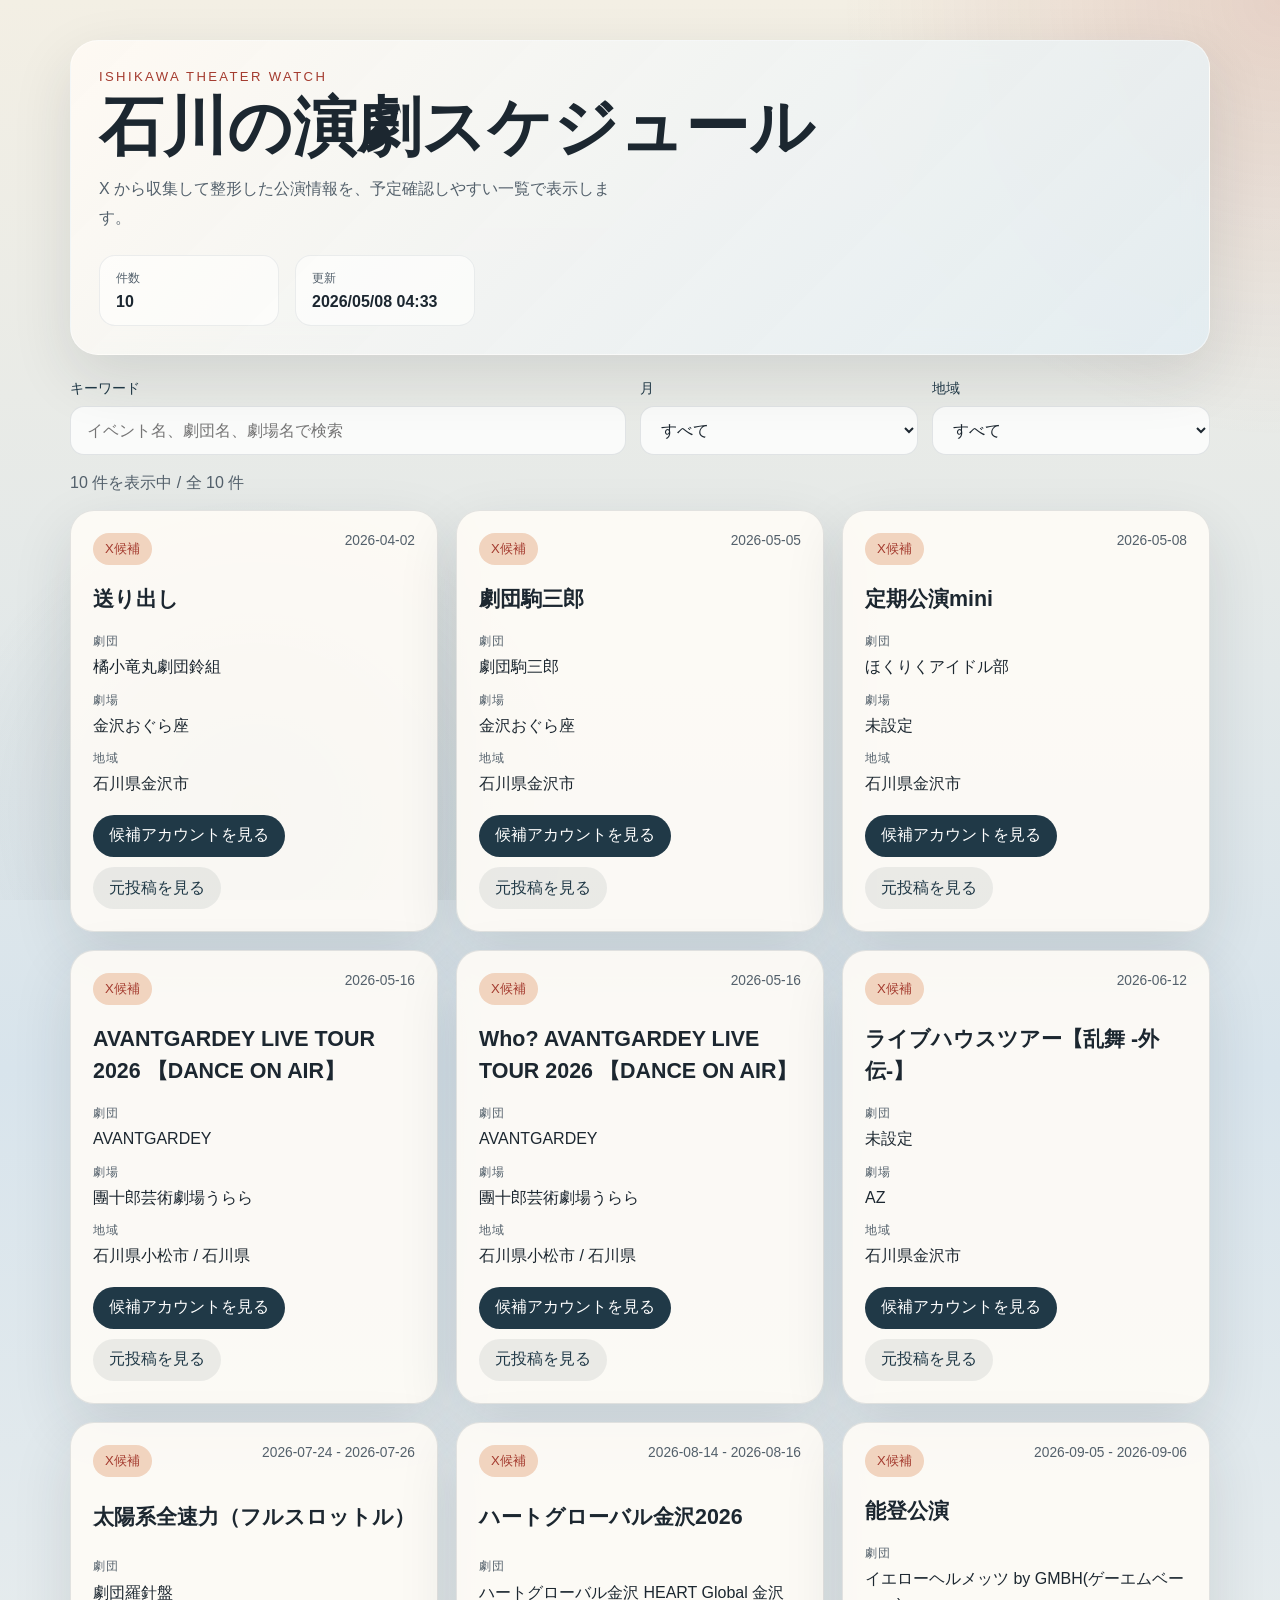
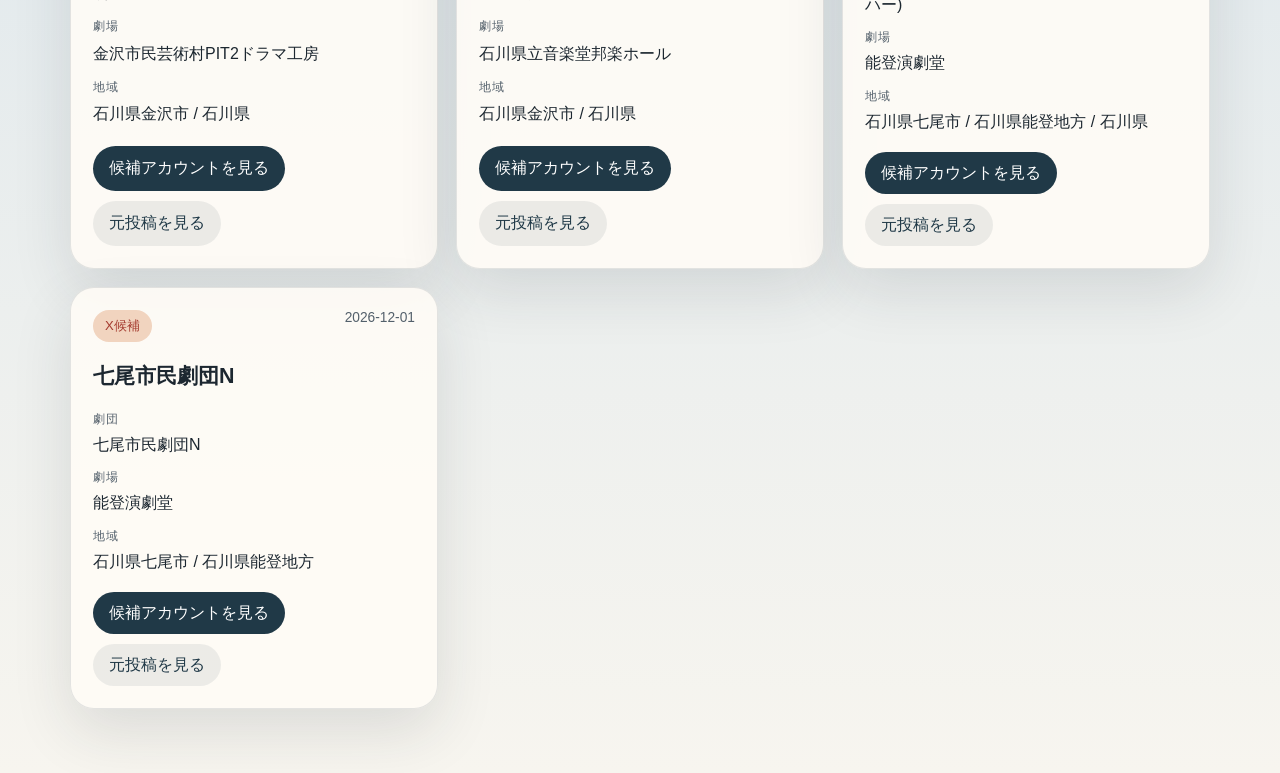
==== docs/index.html @ 65527d18 "Initial commit" ====
<!doctype html>
<html lang="ja">
  <head>
    <meta charset="utf-8" />
    <meta name="viewport" content="width=device-width, initial-scale=1" />
    <title>石川の演劇スケジュール</title>
    <link rel="stylesheet" href="./styles.css" />
  </head>
  <body>
    <div class="page-shell">
      <header class="hero">
        <p class="hero-kicker">Ishikawa Theater Watch</p>
        <h1>石川の演劇スケジュール</h1>
        <p class="hero-copy">
          X から収集して整形した公演情報を、予定確認しやすい一覧で表示します。
        </p>
        <div class="hero-meta">
          <div>
            <span class="meta-label">件数</span>
            <strong id="countValue">-</strong>
          </div>
          <div>
            <span class="meta-label">更新</span>
            <strong id="generatedAt">-</strong>
          </div>
        </div>
      </header>

      <section class="controls" aria-label="絞り込み">
        <label class="control search-control">
          <span>キーワード</span>
          <input id="searchInput" type="search" placeholder="イベント名、劇団名、劇場名で検索" />
        </label>
        <label class="control">
          <span>月</span>
          <select id="monthFilter">
            <option value="">すべて</option>
          </select>
        </label>
        <label class="control">
          <span>地域</span>
          <select id="locationFilter">
            <option value="">すべて</option>
          </select>
        </label>
      </section>

      <section class="status-bar">
        <p id="resultSummary">読み込み中です。</p>
      </section>

      <main>
        <div id="scheduleGrid" class="schedule-grid" aria-live="polite"></div>
      </main>
    </div>

    <template id="cardTemplate">
      <article class="event-card">
        <div class="event-card-header">
          <span class="event-chip"></span>
          <p class="event-date"></p>
        </div>
        <h2 class="event-title"></h2>
        <dl class="event-details">
          <div>
            <dt>劇団</dt>
            <dd class="organization-name"></dd>
          </div>
          <div>
            <dt>劇場</dt>
            <dd class="venue-name"></dd>
          </div>
          <div>
            <dt>地域</dt>
            <dd class="location-name"></dd>
          </div>
        </dl>
        <div class="event-links">
          <a class="primary-link" target="_blank" rel="noreferrer">参照先を開く</a>
          <a class="secondary-link" target="_blank" rel="noreferrer">元投稿を見る</a>
        </div>
      </article>
    </template>

    <script src="./app.js"></script>
  </body>
</html>
---- docs/styles.css ----
:root {
  --page-bg: linear-gradient(180deg, #f3efe4 0%, #d8e4ec 45%, #f7f5ef 100%);
  --card-bg: rgba(255, 252, 246, 0.88);
  --card-border: rgba(34, 57, 74, 0.12);
  --text-main: #1c2730;
  --text-sub: #53606b;
  --accent: #a43b2f;
  --accent-soft: #f1d4bf;
  --deep: #203947;
  --shadow: 0 22px 60px rgba(29, 43, 52, 0.12);
}

* {
  box-sizing: border-box;
}

body {
  margin: 0;
  min-height: 100vh;
  font-family: "BIZ UDPGothic", "Yu Gothic UI", sans-serif;
  color: var(--text-main);
  background: var(--page-bg);
}

body::before {
  content: "";
  position: fixed;
  inset: 0;
  background:
    radial-gradient(circle at top right, rgba(164, 59, 47, 0.16), transparent 28%),
    radial-gradient(circle at left 20% bottom 10%, rgba(32, 57, 71, 0.12), transparent 24%);
  pointer-events: none;
}

.page-shell {
  position: relative;
  max-width: 1180px;
  margin: 0 auto;
  padding: 40px 20px 64px;
}

.hero {
  padding: 28px;
  border: 1px solid rgba(255, 255, 255, 0.45);
  border-radius: 28px;
  background: linear-gradient(135deg, rgba(255, 250, 244, 0.92), rgba(226, 237, 242, 0.88));
  box-shadow: var(--shadow);
  backdrop-filter: blur(12px);
}

.hero-kicker {
  margin: 0 0 10px;
  font-size: 0.82rem;
  letter-spacing: 0.18em;
  text-transform: uppercase;
  color: var(--accent);
}

.hero h1 {
  margin: 0;
  font-family: "Yu Mincho", "Hiragino Mincho ProN", serif;
  font-size: clamp(2.1rem, 5vw, 4rem);
  line-height: 1.05;
}

.hero-copy {
  max-width: 58ch;
  margin: 14px 0 0;
  color: var(--text-sub);
  line-height: 1.8;
}

.hero-meta {
  display: flex;
  gap: 16px;
  flex-wrap: wrap;
  margin-top: 22px;
}

.hero-meta div {
  min-width: 180px;
  padding: 14px 16px;
  border-radius: 16px;
  background: rgba(255, 255, 255, 0.56);
  border: 1px solid rgba(34, 57, 74, 0.08);
}

.meta-label {
  display: block;
  margin-bottom: 6px;
  font-size: 0.78rem;
  color: var(--text-sub);
}

.controls {
  display: grid;
  grid-template-columns: 2fr 1fr 1fr;
  gap: 14px;
  margin-top: 24px;
}

.control {
  display: grid;
  gap: 8px;
}

.control span {
  font-size: 0.88rem;
  color: var(--deep);
}

.control input,
.control select {
  width: 100%;
  padding: 14px 16px;
  border: 1px solid var(--card-border);
  border-radius: 14px;
  font: inherit;
  color: var(--text-main);
  background: rgba(255, 255, 255, 0.78);
}

.status-bar {
  margin: 18px 0 10px;
  color: var(--text-sub);
}

.schedule-grid {
  display: grid;
  grid-template-columns: repeat(auto-fit, minmax(280px, 1fr));
  gap: 18px;
}

.event-card {
  display: grid;
  gap: 18px;
  padding: 22px;
  border-radius: 24px;
  border: 1px solid var(--card-border);
  background: var(--card-bg);
  box-shadow: var(--shadow);
  opacity: 0;
  transform: translateY(12px);
  animation: rise 420ms ease forwards;
}

.event-card-header {
  display: flex;
  justify-content: space-between;
  gap: 12px;
  align-items: start;
}

.event-chip {
  display: inline-flex;
  align-items: center;
  padding: 7px 12px;
  border-radius: 999px;
  background: var(--accent-soft);
  color: var(--accent);
  font-size: 0.82rem;
}

.event-date {
  margin: 0;
  font-size: 0.86rem;
  color: var(--text-sub);
}

.event-title {
  margin: 0;
  font-size: 1.34rem;
  line-height: 1.5;
}

.event-details {
  display: grid;
  gap: 12px;
  margin: 0;
}

.event-details div {
  display: grid;
  gap: 4px;
}

.event-details dt {
  font-size: 0.78rem;
  letter-spacing: 0.08em;
  text-transform: uppercase;
  color: var(--text-sub);
}

.event-details dd {
  margin: 0;
  line-height: 1.6;
}

.event-links {
  display: flex;
  gap: 10px;
  flex-wrap: wrap;
}

.event-links a {
  display: inline-flex;
  align-items: center;
  justify-content: center;
  min-height: 42px;
  padding: 0 16px;
  border-radius: 999px;
  text-decoration: none;
  transition: transform 180ms ease, background-color 180ms ease;
}

.event-links a:hover {
  transform: translateY(-1px);
}

.primary-link {
  background: var(--deep);
  color: #fff;
}

.secondary-link {
  background: rgba(32, 57, 71, 0.08);
  color: var(--deep);
}

.empty-state {
  padding: 28px;
  border-radius: 24px;
  background: rgba(255, 255, 255, 0.7);
  border: 1px solid var(--card-border);
}

@keyframes rise {
  to {
    opacity: 1;
    transform: translateY(0);
  }
}

@media (max-width: 760px) {
  .page-shell {
    padding: 20px 14px 40px;
  }

  .hero {
    padding: 22px;
  }

  .controls {
    grid-template-columns: 1fr;
  }

  .schedule-grid {
    grid-template-columns: 1fr;
  }
}
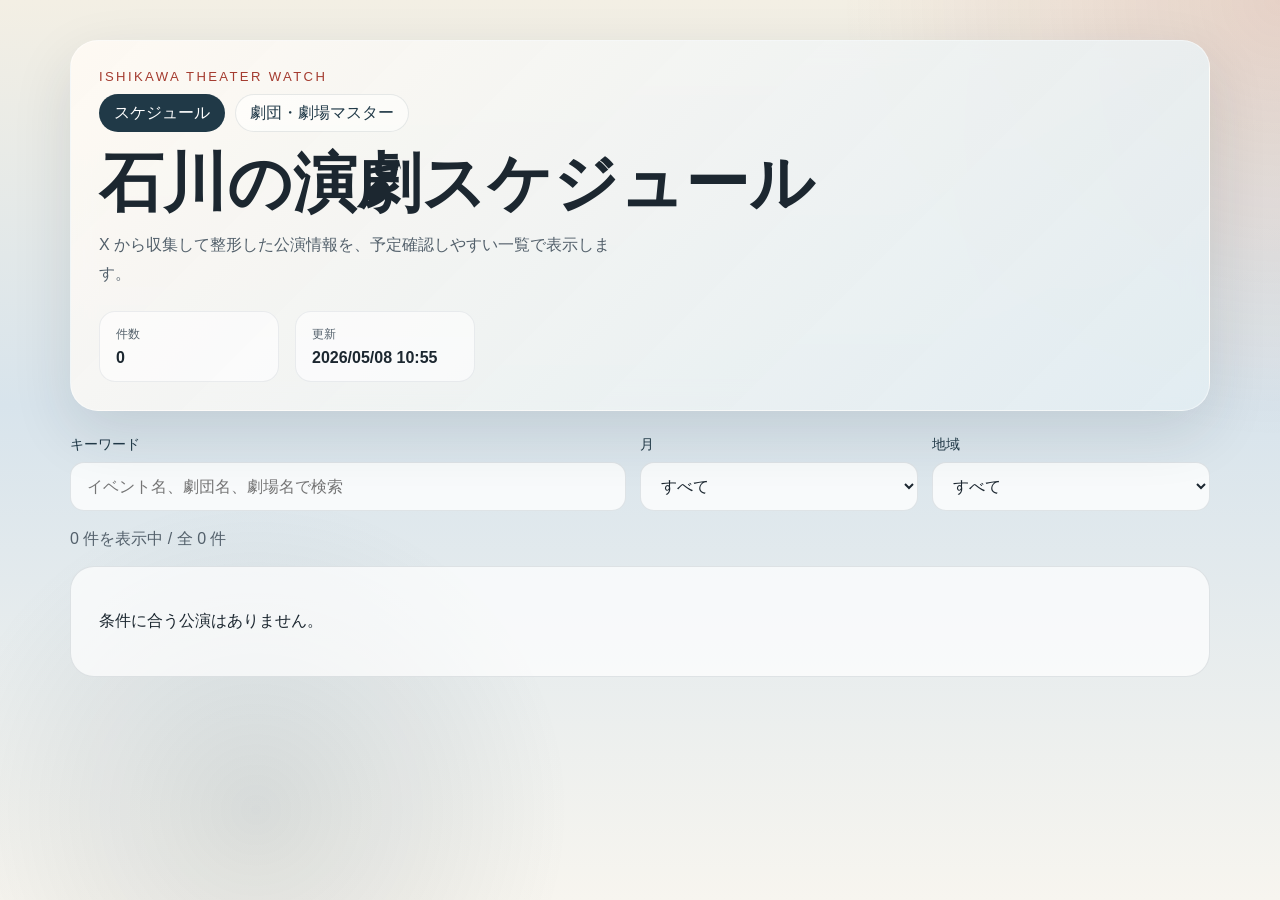
==== commit 391646c3: "Add published master listings" ====
--- a/docs/index.html
+++ b/docs/index.html
@@ -10,6 +10,10 @@
     <div class="page-shell">
       <header class="hero">
         <p class="hero-kicker">Ishikawa Theater Watch</p>
+        <nav class="page-nav" aria-label="ページ">
+          <a class="page-nav-link is-current" href="./index.html">スケジュール</a>
+          <a class="page-nav-link" href="./masters.html">劇団・劇場マスター</a>
+        </nav>
         <h1>石川の演劇スケジュール</h1>
         <p class="hero-copy">
           X から収集して整形した公演情報を、予定確認しやすい一覧で表示します。
--- a/docs/styles.css
+++ b/docs/styles.css
@@ -56,6 +56,30 @@
   color: var(--accent);
 }
 
+.page-nav {
+  display: flex;
+  gap: 10px;
+  flex-wrap: wrap;
+  margin: 0 0 18px;
+}
+
+.page-nav-link {
+  display: inline-flex;
+  align-items: center;
+  min-height: 38px;
+  padding: 0 14px;
+  border-radius: 999px;
+  text-decoration: none;
+  color: var(--deep);
+  background: rgba(255, 255, 255, 0.52);
+  border: 1px solid rgba(34, 57, 74, 0.1);
+}
+
+.page-nav-link.is-current {
+  background: var(--deep);
+  color: #fff;
+}
+
 .hero h1 {
   margin: 0;
   font-family: "Yu Mincho", "Hiragino Mincho ProN", serif;
@@ -97,6 +121,10 @@
   grid-template-columns: 2fr 1fr 1fr;
   gap: 14px;
   margin-top: 24px;
+}
+
+.master-controls {
+  grid-template-columns: 2fr 1fr 1.4fr;
 }
 
 .control {
@@ -217,6 +245,31 @@
   transform: translateY(-1px);
 }
 
+.master-grid {
+  grid-template-columns: repeat(auto-fit, minmax(320px, 1fr));
+}
+
+.master-card {
+  gap: 14px;
+}
+
+.master-chip {
+  background: rgba(32, 57, 71, 0.1);
+  color: var(--deep);
+}
+
+.master-id {
+  word-break: break-all;
+}
+
+.master-details a {
+  color: var(--deep);
+}
+
+.hero-meta-triple div {
+  min-width: 150px;
+}
+
 .primary-link {
   background: var(--deep);
   color: #fff;
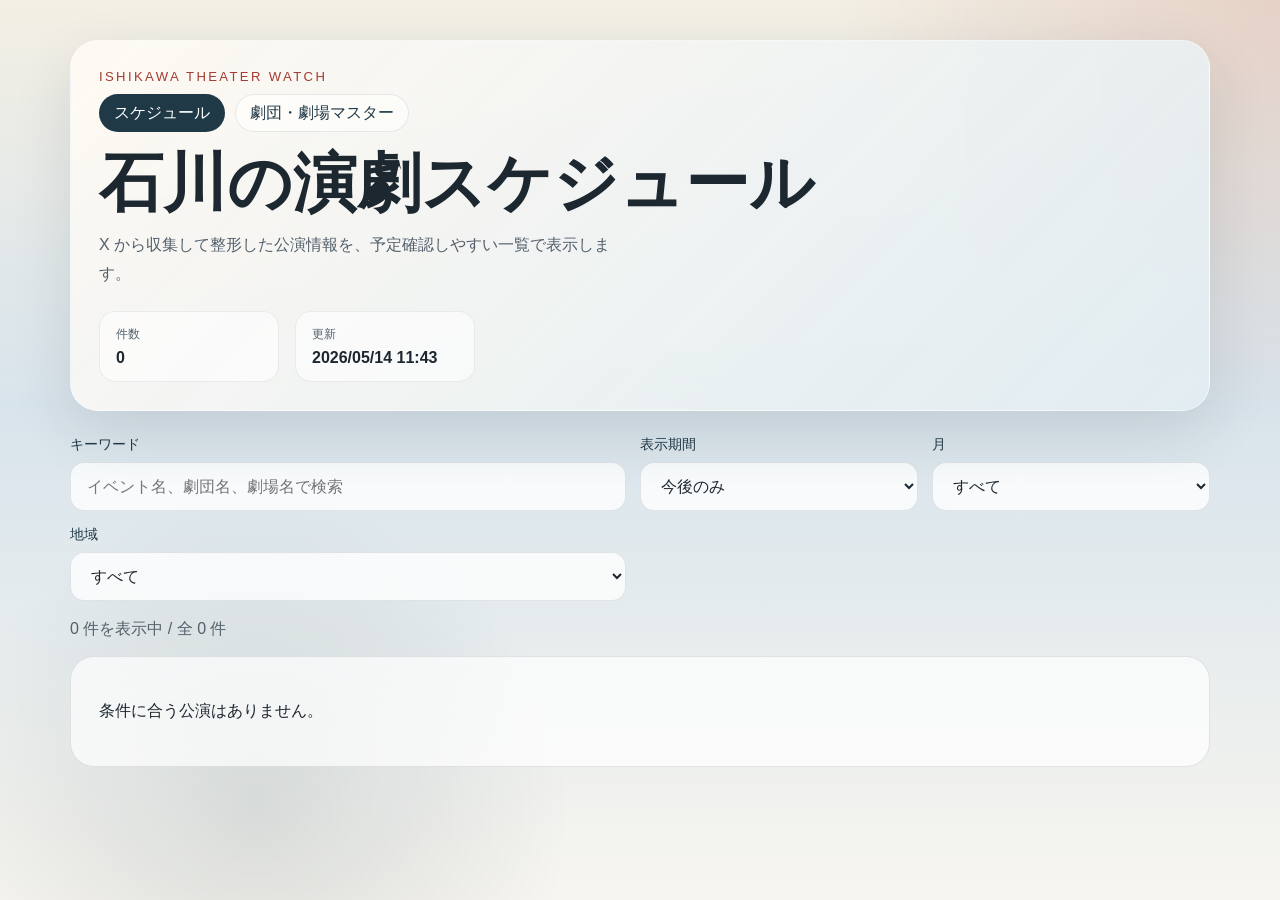
==== commit 1a705c04: "Refine API pipeline and schedule publishing" ====
--- a/docs/index.html
+++ b/docs/index.html
@@ -34,6 +34,13 @@
         <label class="control search-control">
           <span>キーワード</span>
           <input id="searchInput" type="search" placeholder="イベント名、劇団名、劇場名で検索" />
+        </label>
+        <label class="control">
+          <span>表示期間</span>
+          <select id="dateScopeFilter">
+            <option value="upcoming">今後のみ</option>
+            <option value="all">すべて</option>
+          </select>
         </label>
         <label class="control">
           <span>月</span>
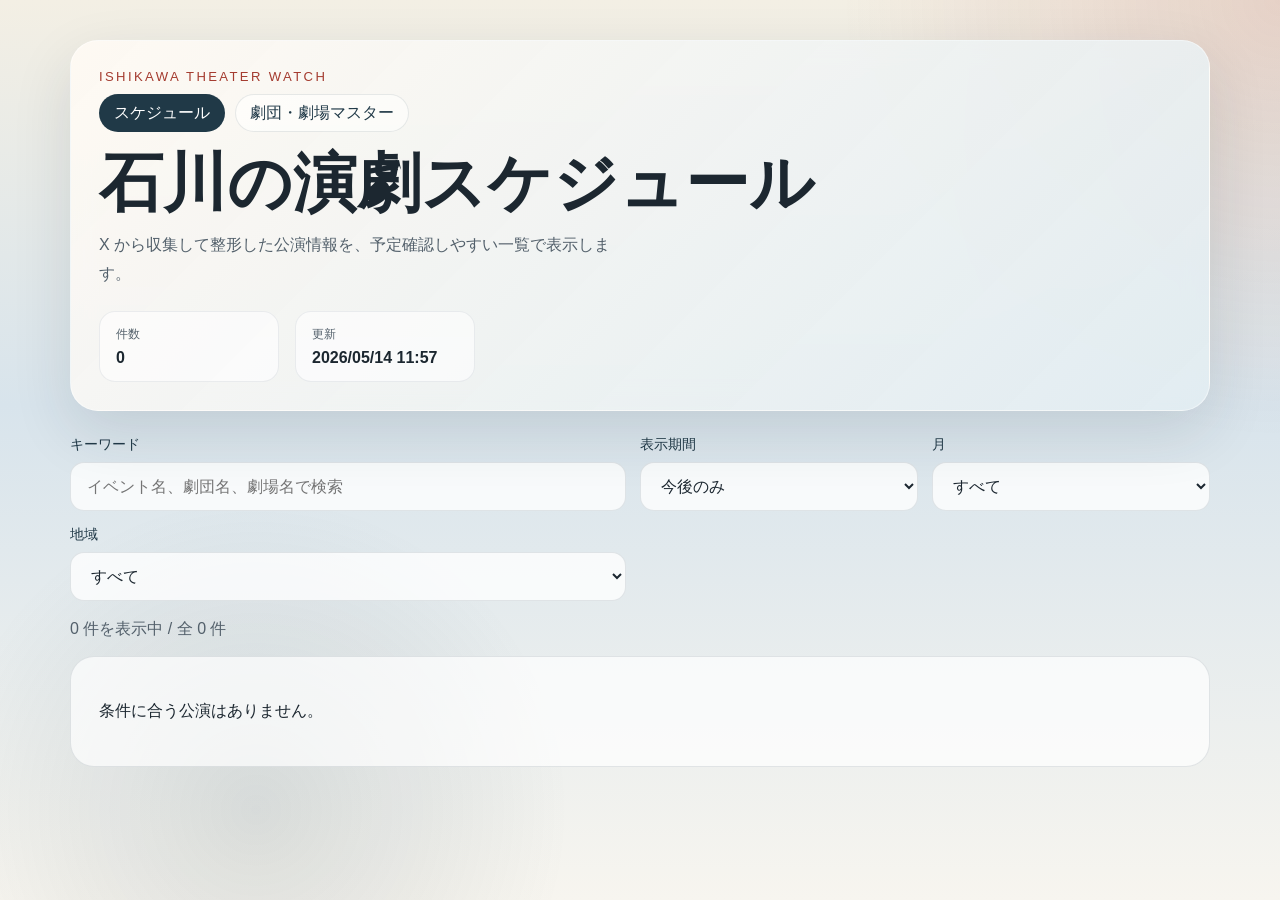
==== commit 5acc3f34: "Link schedules to organization masters" ====
--- a/docs/index.html
+++ b/docs/index.html
@@ -88,6 +88,7 @@
         </dl>
         <div class="event-links">
           <a class="primary-link" target="_blank" rel="noreferrer">参照先を開く</a>
+          <a class="organization-link">劇団情報を見る</a>
           <a class="secondary-link" target="_blank" rel="noreferrer">元投稿を見る</a>
         </div>
       </article>
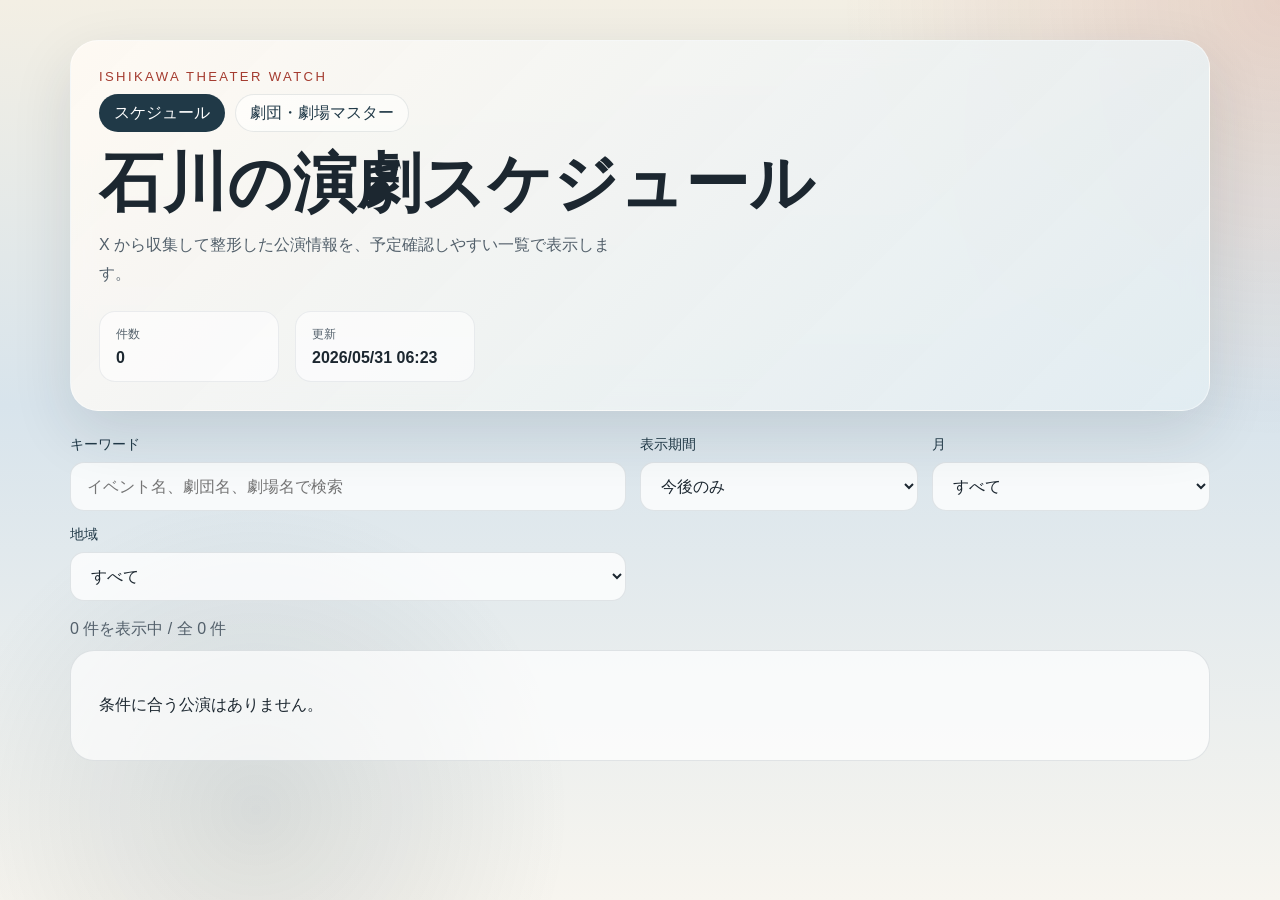
==== commit a1b1c2c3: "Improve schedule UI: deep link, countdown, URL state, dark mode - ?event=ID \u3067\u30ab\u30fc\u30c9" ====
--- a/docs/index.html
+++ b/docs/index.html
@@ -58,6 +58,7 @@
 
       <section class="status-bar">
         <p id="resultSummary">読み込み中です。</p>
+        <button id="clearFiltersButton" class="clear-filters-button" type="button" hidden>条件をクリア</button>
       </section>
 
       <main>
@@ -69,6 +70,7 @@
       <article class="event-card">
         <div class="event-card-header">
           <span class="event-chip"></span>
+          <span class="event-countdown"></span>
           <p class="event-date"></p>
         </div>
         <h2 class="event-title"></h2>
--- a/docs/styles.css
+++ b/docs/styles.css
@@ -275,6 +275,12 @@
   color: #fff;
 }
 
+.organization-link {
+  background: rgba(164, 59, 47, 0.12);
+  color: var(--accent);
+  border: 1px solid rgba(164, 59, 47, 0.24);
+}
+
 .secondary-link {
   background: rgba(32, 57, 71, 0.08);
   color: var(--deep);
@@ -310,4 +316,161 @@
   .schedule-grid {
     grid-template-columns: 1fr;
   }
+}
+
+/* status-bar: clear filters button */
+.status-bar {
+  display: flex;
+  align-items: center;
+  gap: 12px;
+  flex-wrap: wrap;
+}
+
+.status-bar p {
+  margin: 0;
+}
+
+.clear-filters-button {
+  appearance: none;
+  border: 1px solid rgba(164, 59, 47, 0.3);
+  background: rgba(164, 59, 47, 0.08);
+  color: var(--accent);
+  padding: 6px 14px;
+  border-radius: 999px;
+  font: inherit;
+  font-size: 0.85rem;
+  cursor: pointer;
+  transition: background-color 160ms ease, transform 160ms ease;
+}
+
+.clear-filters-button:hover {
+  background: rgba(164, 59, 47, 0.16);
+  transform: translateY(-1px);
+}
+
+/* countdown chip */
+.event-card-header {
+  flex-wrap: wrap;
+}
+
+.event-countdown {
+  display: inline-flex;
+  align-items: center;
+  padding: 6px 11px;
+  border-radius: 999px;
+  font-size: 0.78rem;
+  font-weight: 600;
+  background: rgba(32, 57, 71, 0.1);
+  color: var(--deep);
+}
+
+.event-countdown.is-live {
+  background: rgba(164, 59, 47, 0.18);
+  color: var(--accent);
+}
+
+.event-countdown.is-soon {
+  background: rgba(214, 132, 49, 0.22);
+  color: #8a4a0c;
+}
+
+.event-countdown.is-near {
+  background: rgba(58, 110, 165, 0.18);
+  color: #1f4877;
+}
+
+.event-countdown.is-ended {
+  background: rgba(120, 120, 120, 0.18);
+  color: #4f5860;
+}
+
+/* deep-link highlight */
+.event-card.is-highlighted {
+  outline: 2px solid var(--accent);
+  outline-offset: 4px;
+  box-shadow: 0 26px 70px rgba(164, 59, 47, 0.22);
+}
+
+/* dark mode */
+@media (prefers-color-scheme: dark) {
+  :root {
+    --page-bg: linear-gradient(180deg, #1a1d24 0%, #20303c 45%, #15181d 100%);
+    --card-bg: rgba(33, 40, 50, 0.86);
+    --card-border: rgba(255, 255, 255, 0.08);
+    --text-main: #e8ecf1;
+    --text-sub: #a5afba;
+    --accent: #ef8b7c;
+    --accent-soft: rgba(239, 139, 124, 0.22);
+    --deep: #cdd9e3;
+    --shadow: 0 24px 60px rgba(0, 0, 0, 0.45);
+  }
+
+  .hero {
+    background: linear-gradient(135deg, rgba(40, 50, 62, 0.92), rgba(30, 44, 55, 0.88));
+    border-color: rgba(255, 255, 255, 0.08);
+  }
+
+  .hero-meta div,
+  .page-nav-link,
+  .control input,
+  .control select {
+    background: rgba(255, 255, 255, 0.06);
+    color: var(--text-main);
+  }
+
+  .page-nav-link.is-current {
+    background: var(--accent);
+    color: #1a1d24;
+  }
+
+  .primary-link {
+    background: var(--accent);
+    color: #1a1d24;
+  }
+
+  .organization-link {
+    background: rgba(239, 139, 124, 0.18);
+    color: var(--accent);
+    border-color: rgba(239, 139, 124, 0.32);
+  }
+
+  .secondary-link {
+    background: rgba(255, 255, 255, 0.08);
+    color: var(--text-main);
+  }
+
+  .empty-state {
+    background: rgba(255, 255, 255, 0.04);
+  }
+
+  .clear-filters-button {
+    background: rgba(239, 139, 124, 0.12);
+    border-color: rgba(239, 139, 124, 0.4);
+    color: var(--accent);
+  }
+
+  .event-countdown {
+    background: rgba(255, 255, 255, 0.08);
+    color: var(--text-main);
+  }
+
+  .event-countdown.is-live {
+    background: rgba(239, 139, 124, 0.24);
+    color: var(--accent);
+  }
+
+  .event-countdown.is-soon {
+    background: rgba(255, 178, 102, 0.22);
+    color: #f0b770;
+  }
+
+  .event-countdown.is-near {
+    background: rgba(120, 170, 230, 0.2);
+    color: #9cc1ec;
+  }
+
+  .event-countdown.is-ended {
+    background: rgba(255, 255, 255, 0.08);
+    color: var(--text-sub);
+  }
 }
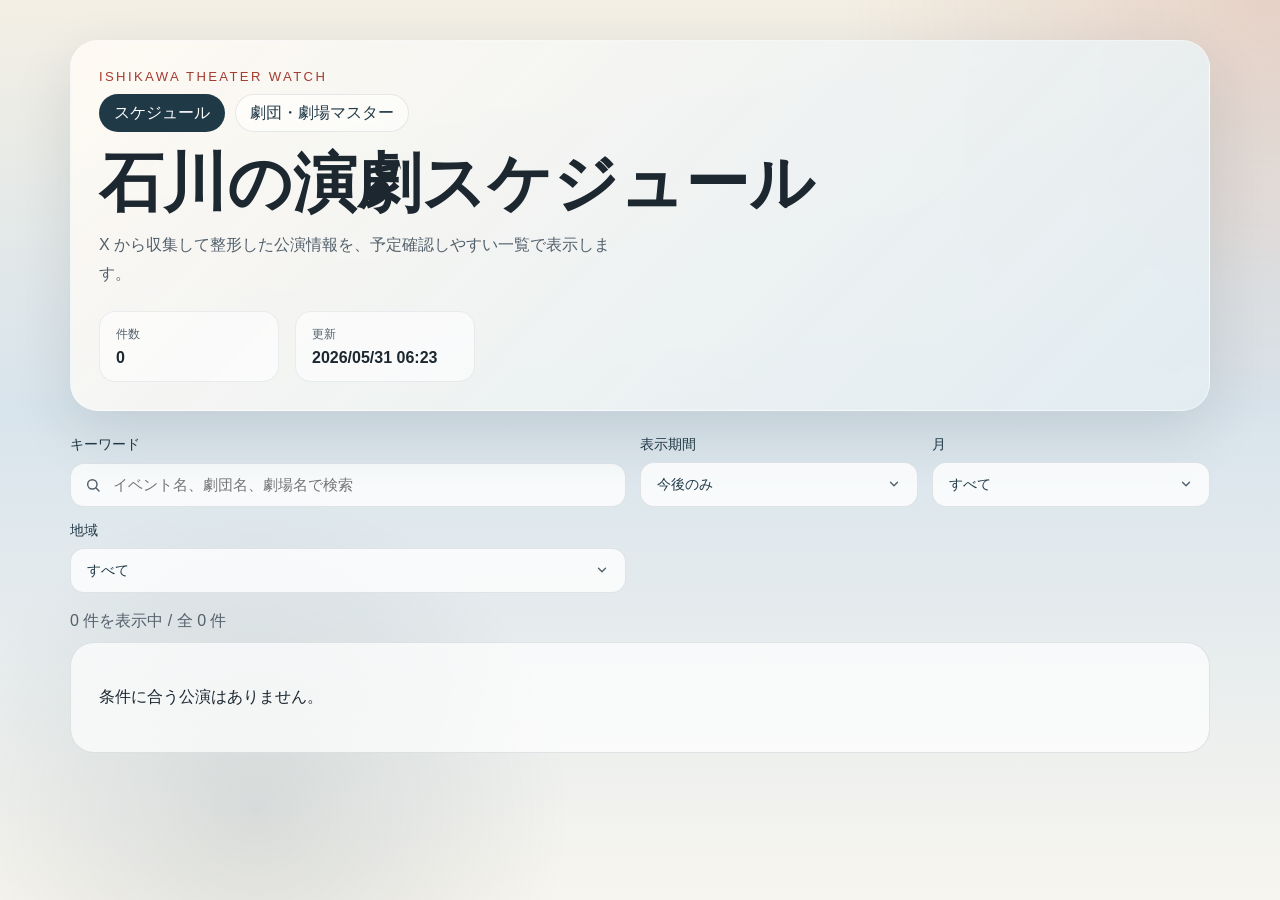
==== commit 94f079ad: "Remove official-link chip from card header for consistent layout" ====
--- a/docs/index.html
+++ b/docs/index.html
@@ -69,7 +69,6 @@
     <template id="cardTemplate">
       <article class="event-card">
         <div class="event-card-header">
-          <span class="event-chip"></span>
           <span class="event-countdown"></span>
           <p class="event-date"></p>
         </div>
--- a/docs/styles.css
+++ b/docs/styles.css
@@ -140,12 +140,186 @@
 .control input,
 .control select {
   width: 100%;
-  padding: 14px 16px;
+  padding: 12px 16px;
   border: 1px solid var(--card-border);
   border-radius: 14px;
   font: inherit;
+  font-size: 0.95rem;
   color: var(--text-main);
   background: rgba(255, 255, 255, 0.78);
+  transition: border-color 160ms ease, box-shadow 160ms ease, background-color 160ms ease;
+}
+
+.control input:hover,
+.control select:hover {
+  border-color: rgba(34, 57, 74, 0.28);
+}
+
+.control input:focus,
+.control select:focus {
+  outline: none;
+  border-color: var(--accent);
+  background: #fff;
+  box-shadow: 0 0 0 4px rgba(164, 59, 47, 0.16);
+}
+
+.control select {
+  appearance: none;
+  -webkit-appearance: none;
+  -moz-appearance: none;
+  padding-right: 40px;
+  cursor: pointer;
+  background-image: url("data:image/svg+xml;utf8,<svg xmlns='http://www.w3.org/2000/svg' width='14' height='14' viewBox='0 0 24 24' fill='none' stroke='%2353606b' stroke-width='2.4' stroke-linecap='round' stroke-linejoin='round'><polyline points='6 9 12 15 18 9'/></svg>");
+  background-repeat: no-repeat;
+  background-position: right 14px center;
+  background-size: 14px 14px;
+}
+
+.control select::-ms-expand {
+  display: none;
+}
+
+.control select.is-enhanced {
+  position: absolute;
+  width: 1px;
+  height: 1px;
+  padding: 0;
+  margin: -1px;
+  overflow: hidden;
+  clip: rect(0, 0, 0, 0);
+  white-space: nowrap;
+  border: 0;
+  opacity: 0;
+  pointer-events: none;
+}
+
+.custom-select {
+  position: relative;
+  width: 100%;
+}
+
+.custom-select-button {
+  width: 100%;
+  display: flex;
+  align-items: center;
+  justify-content: space-between;
+  gap: 10px;
+  padding: 12px 16px;
+  border: 1px solid var(--card-border);
+  border-radius: 14px;
+  background: rgba(255, 255, 255, 0.78);
+  font: inherit;
+  font-size: 0.95rem;
+  color: var(--text-main);
+  cursor: pointer;
+  text-align: left;
+  transition: border-color 160ms ease, box-shadow 160ms ease, background-color 160ms ease;
+}
+
+.custom-select-button:hover {
+  border-color: rgba(34, 57, 74, 0.28);
+}
+
+.custom-select.is-open .custom-select-button,
+.custom-select-button:focus-visible {
+  outline: none;
+  border-color: var(--accent);
+  background: #fff;
+  box-shadow: 0 0 0 4px rgba(164, 59, 47, 0.16);
+}
+
+.custom-select-label {
+  flex: 1;
+  white-space: nowrap;
+  overflow: hidden;
+  text-overflow: ellipsis;
+}
+
+.custom-select-chevron {
+  width: 14px;
+  height: 14px;
+  flex-shrink: 0;
+  background-image: url("data:image/svg+xml;utf8,<svg xmlns='http://www.w3.org/2000/svg' width='14' height='14' viewBox='0 0 24 24' fill='none' stroke='%2353606b' stroke-width='2.4' stroke-linecap='round' stroke-linejoin='round'><polyline points='6 9 12 15 18 9'/></svg>");
+  background-repeat: no-repeat;
+  background-position: center;
+  background-size: contain;
+  transition: transform 180ms ease;
+}
+
+.custom-select.is-open .custom-select-chevron {
+  transform: rotate(180deg);
+}
+
+.custom-select-panel {
+  position: absolute;
+  top: calc(100% + 6px);
+  left: 0;
+  right: 0;
+  z-index: 30;
+  max-height: 280px;
+  overflow-y: auto;
+  padding: 6px;
+  border-radius: 14px;
+  border: 1px solid var(--card-border);
+  background: rgba(255, 252, 246, 0.96);
+  box-shadow: 0 24px 60px rgba(29, 43, 52, 0.18);
+  backdrop-filter: blur(16px);
+  display: flex;
+  flex-direction: column;
+  gap: 2px;
+  animation: dropdown-rise 160ms ease;
+}
+
+.custom-select-panel[hidden] {
+  display: none;
+}
+
+.custom-select-option {
+  appearance: none;
+  border: 0;
+  background: transparent;
+  text-align: left;
+  font: inherit;
+  font-size: 0.94rem;
+  color: var(--text-main);
+  padding: 10px 12px;
+  border-radius: 10px;
+  cursor: pointer;
+  transition: background-color 120ms ease;
+}
+
+.custom-select-option:hover,
+.custom-select-option:focus-visible {
+  background: rgba(32, 57, 71, 0.08);
+  outline: none;
+}
+
+.custom-select-option.is-selected {
+  background: rgba(164, 59, 47, 0.14);
+  color: var(--accent);
+  font-weight: 600;
+}
+
+@keyframes dropdown-rise {
+  from { opacity: 0; transform: translateY(-4px); }
+  to   { opacity: 1; transform: translateY(0); }
+}
+
+.search-control input[type="search"] {
+  padding-left: 42px;
+  background-image: url("data:image/svg+xml;utf8,<svg xmlns='http://www.w3.org/2000/svg' width='16' height='16' viewBox='0 0 24 24' fill='none' stroke='%2353606b' stroke-width='2.2' stroke-linecap='round' stroke-linejoin='round'><circle cx='11' cy='11' r='7'/><line x1='21' y1='21' x2='16.65' y2='16.65'/></svg>");
+  background-repeat: no-repeat;
+  background-position: 14px center;
+  background-size: 16px 16px;
+}
+
+.search-control input[type="search"]::-webkit-search-cancel-button {
+  appearance: none;
+  height: 14px;
+  width: 14px;
+  background-image: url("data:image/svg+xml;utf8,<svg xmlns='http://www.w3.org/2000/svg' viewBox='0 0 24 24' fill='none' stroke='%2353606b' stroke-width='2.4' stroke-linecap='round'><line x1='6' y1='6' x2='18' y2='18'/><line x1='6' y1='18' x2='18' y2='6'/></svg>");
+  background-repeat: no-repeat;
+  cursor: pointer;
 }
 
 .status-bar {
@@ -418,6 +592,51 @@
     color: var(--text-main);
   }
 
+  .control input:focus,
+  .control select:focus {
+    background: rgba(255, 255, 255, 0.12);
+    box-shadow: 0 0 0 4px rgba(239, 139, 124, 0.24);
+  }
+
+  .control select {
+    background-image: url("data:image/svg+xml;utf8,<svg xmlns='http://www.w3.org/2000/svg' width='14' height='14' viewBox='0 0 24 24' fill='none' stroke='%23a5afba' stroke-width='2.4' stroke-linecap='round' stroke-linejoin='round'><polyline points='6 9 12 15 18 9'/></svg>");
+  }
+
+  .search-control input[type="search"] {
+    background-image: url("data:image/svg+xml;utf8,<svg xmlns='http://www.w3.org/2000/svg' width='16' height='16' viewBox='0 0 24 24' fill='none' stroke='%23a5afba' stroke-width='2.2' stroke-linecap='round' stroke-linejoin='round'><circle cx='11' cy='11' r='7'/><line x1='21' y1='21' x2='16.65' y2='16.65'/></svg>");
+  }
+
+  .custom-select-button {
+    background: rgba(255, 255, 255, 0.06);
+    color: var(--text-main);
+  }
+
+  .custom-select.is-open .custom-select-button,
+  .custom-select-button:focus-visible {
+    background: rgba(255, 255, 255, 0.12);
+    box-shadow: 0 0 0 4px rgba(239, 139, 124, 0.24);
+  }
+
+  .custom-select-chevron {
+    background-image: url("data:image/svg+xml;utf8,<svg xmlns='http://www.w3.org/2000/svg' width='14' height='14' viewBox='0 0 24 24' fill='none' stroke='%23a5afba' stroke-width='2.4' stroke-linecap='round' stroke-linejoin='round'><polyline points='6 9 12 15 18 9'/></svg>");
+  }
+
+  .custom-select-panel {
+    background: rgba(30, 36, 44, 0.96);
+    border-color: rgba(255, 255, 255, 0.08);
+    box-shadow: 0 24px 60px rgba(0, 0, 0, 0.55);
+  }
+
+  .custom-select-option:hover,
+  .custom-select-option:focus-visible {
+    background: rgba(255, 255, 255, 0.08);
+  }
+
+  .custom-select-option.is-selected {
+    background: rgba(239, 139, 124, 0.18);
+    color: var(--accent);
+  }
+
   .page-nav-link.is-current {
     background: var(--accent);
     color: #1a1d24;
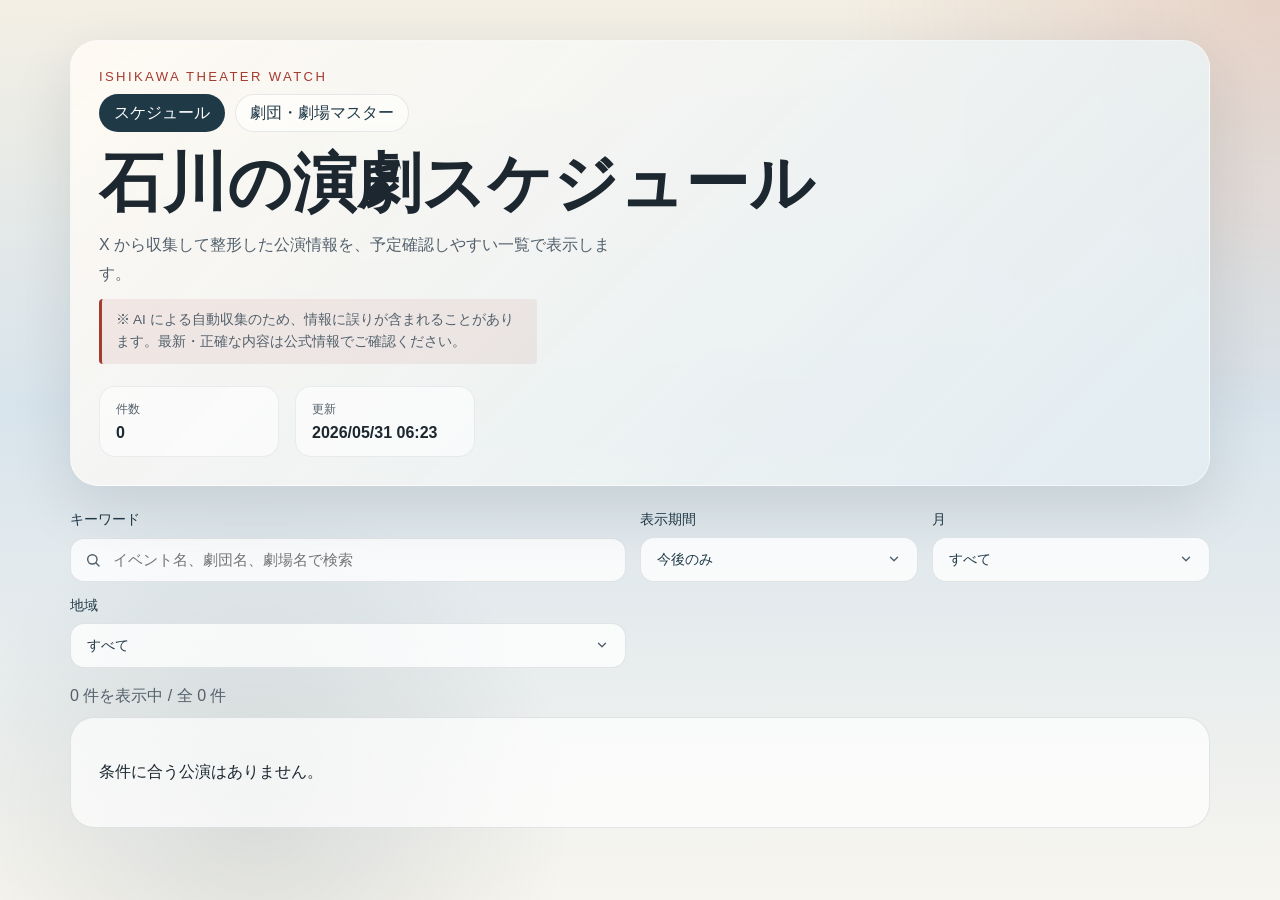
==== commit 0733e2b3: "Add AI disclaimer to hero sections" ====
--- a/docs/index.html
+++ b/docs/index.html
@@ -17,6 +17,9 @@
         <h1>石川の演劇スケジュール</h1>
         <p class="hero-copy">
           X から収集して整形した公演情報を、予定確認しやすい一覧で表示します。
+        </p>
+        <p class="hero-disclaimer">
+          ※ AI による自動収集のため、情報に誤りが含まれることがあります。最新・正確な内容は公式情報でご確認ください。
         </p>
         <div class="hero-meta">
           <div>
--- a/docs/styles.css
+++ b/docs/styles.css
@@ -92,6 +92,18 @@
   margin: 14px 0 0;
   color: var(--text-sub);
   line-height: 1.8;
+}
+
+.hero-disclaimer {
+  max-width: 58ch;
+  margin: 10px 0 0;
+  padding: 10px 14px;
+  border-left: 3px solid var(--accent);
+  border-radius: 4px;
+  background: rgba(164, 59, 47, 0.08);
+  color: var(--text-sub);
+  font-size: 0.85rem;
+  line-height: 1.65;
 }
 
 .hero-meta {
